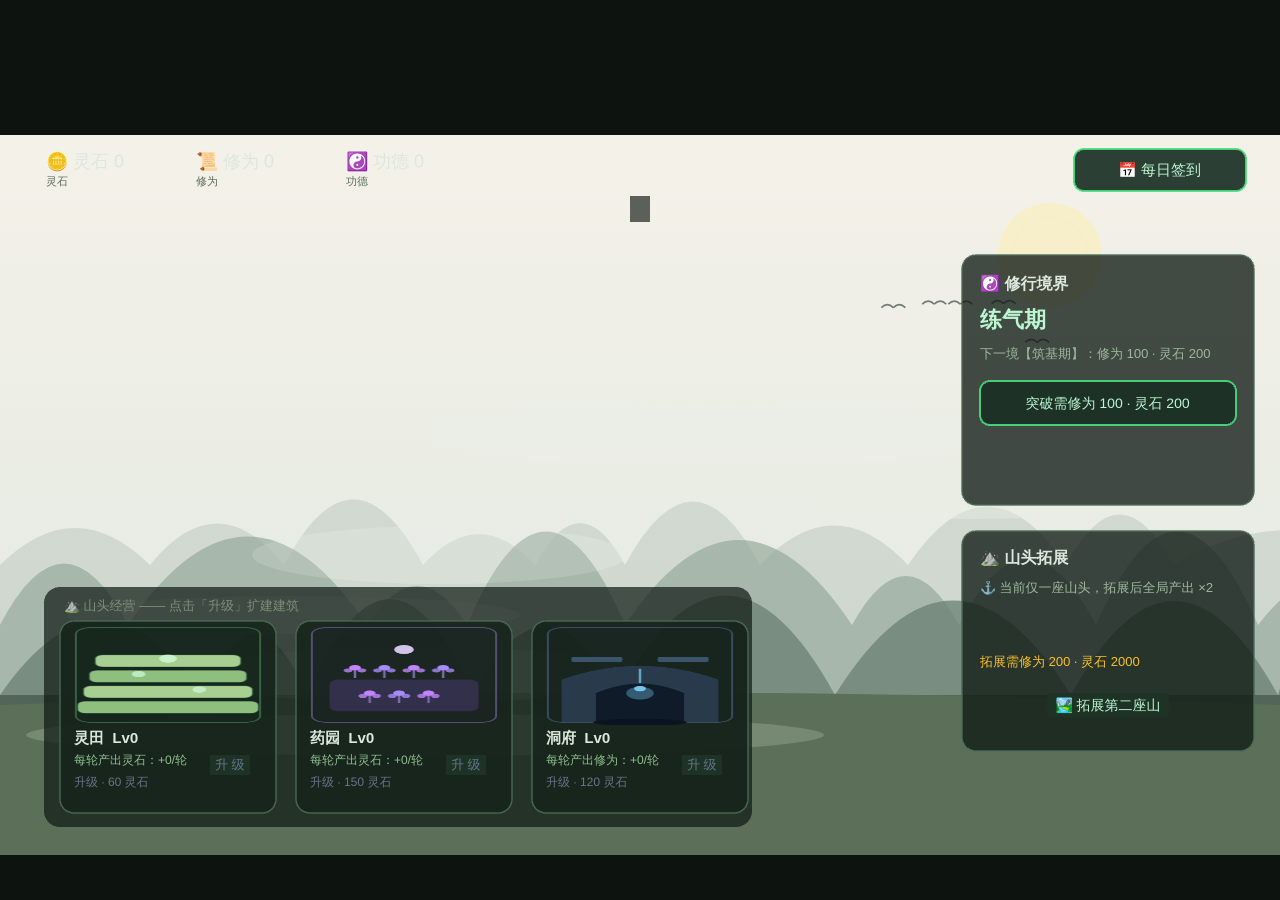
==== games/yunyin-shanzhi/index.html @ 3dfec713 "云隐山志 v0.1.0 修复版：BootScene 注册断链（黑屏根因）+ 随机事件系统补全（spawnEvent/resolveEvent/closeEvent）+ 存档读写 + 升级按钮置灰" ====
<!doctype html>
<html lang="zh-CN">
  <head>
    <meta charset="UTF-8" />
    <meta name="viewport" content="width=device-width, initial-scale=1.0" />
    <title>云隐山志 · 修仙养成</title>
    <style>
      html,
      body {
        margin: 0;
        padding: 0;
        height: 100%;
        background: #0d1410;
        overflow: hidden;
      }
      #game-root {
        width: 100%;
        height: 100%;
        display: flex;
        align-items: center;
        justify-content: center;
      }
      #boot-screen {
        position: fixed;
        inset: 0;
        z-index: 100;
        background: radial-gradient(ellipse at 50% 30%, #17251c 0%, #0a0f0c 60%);
        display: flex;
        flex-direction: column;
        align-items: center;
        justify-content: center;
        gap: 14px;
        transition: opacity 0.45s ease;
      }
      #boot-screen.hide {
        opacity: 0;
        pointer-events: none;
      }
      .boot-title {
        font-family: "Microsoft YaHei", "PingFang SC", sans-serif;
        font-size: 40px;
        color: #dce8dc;
        letter-spacing: 3px;
        text-shadow: 0 0 22px rgba(74, 222, 128, 0.4);
      }
      .boot-sub {
        font-family: "Microsoft YaHei", "PingFang SC", sans-serif;
        color: #5a6e5a;
        letter-spacing: 5px;
        font-size: 12px;
        margin-top: -6px;
      }
      .boot-bar {
        width: 280px;
        height: 6px;
        border-radius: 3px;
        background: #1c2a20;
        overflow: hidden;
        margin-top: 14px;
      }
      .boot-fill {
        height: 100%;
        width: 0%;
        border-radius: 3px;
        background: linear-gradient(90deg, #4ade80, #bbf7d0);
        box-shadow: 0 0 12px rgba(74, 222, 128, 0.7);
        transition: width 0.2s ease;
      }
      .boot-tip {
        font-family: "Microsoft YaHei", "PingFang SC", sans-serif;
        color: #4a5c4a;
        font-size: 12px;
      }
    </style>
    <script type="module" crossorigin src="./assets/index-aSxJr07-.js"></script>
  </head>
  <body>
    <div id="boot-screen">
      <div class="boot-title">⛰️ 云隐山志</div>
      <div class="boot-sub">YUNYIN MOUNTAIN CHRONICLE</div>
      <div class="boot-bar"><div class="boot-fill" id="boot-fill"></div></div>
      <div class="boot-tip">正在入定…</div>
    </div>
    <div id="game-root"></div>
    <script>
      window.updateBootProgress = function (p) {
        var f = document.getElementById("boot-fill");
        if (f) f.style.width = Math.round(p * 100) + "%";
      };
      window.hideBootScreen = function () {
        var s = document.getElementById("boot-screen");
        if (!s) return;
        s.classList.add("hide");
        setTimeout(function () {
          if (s && s.parentNode) s.parentNode.removeChild(s);
        }, 500);
      };
      window.addEventListener("error", function (e) {
        var st =
          e.error && e.error.stack
            ? "\n" + e.error.stack.split("\n").slice(0, 4).join("\n")
            : "";
        var d = document.createElement("div");
        d.style.cssText =
          "position:fixed;bottom:8px;left:8px;z-index:9999;background:#4a1010;color:#fff;font:12px monospace;padding:6px;max-width:100vw;white-space:pre-wrap;border-radius:6px;";
        d.textContent = "⚠ " + e.message + st;
        document.body.appendChild(d);
      });
    </script>
  </body>
</html>
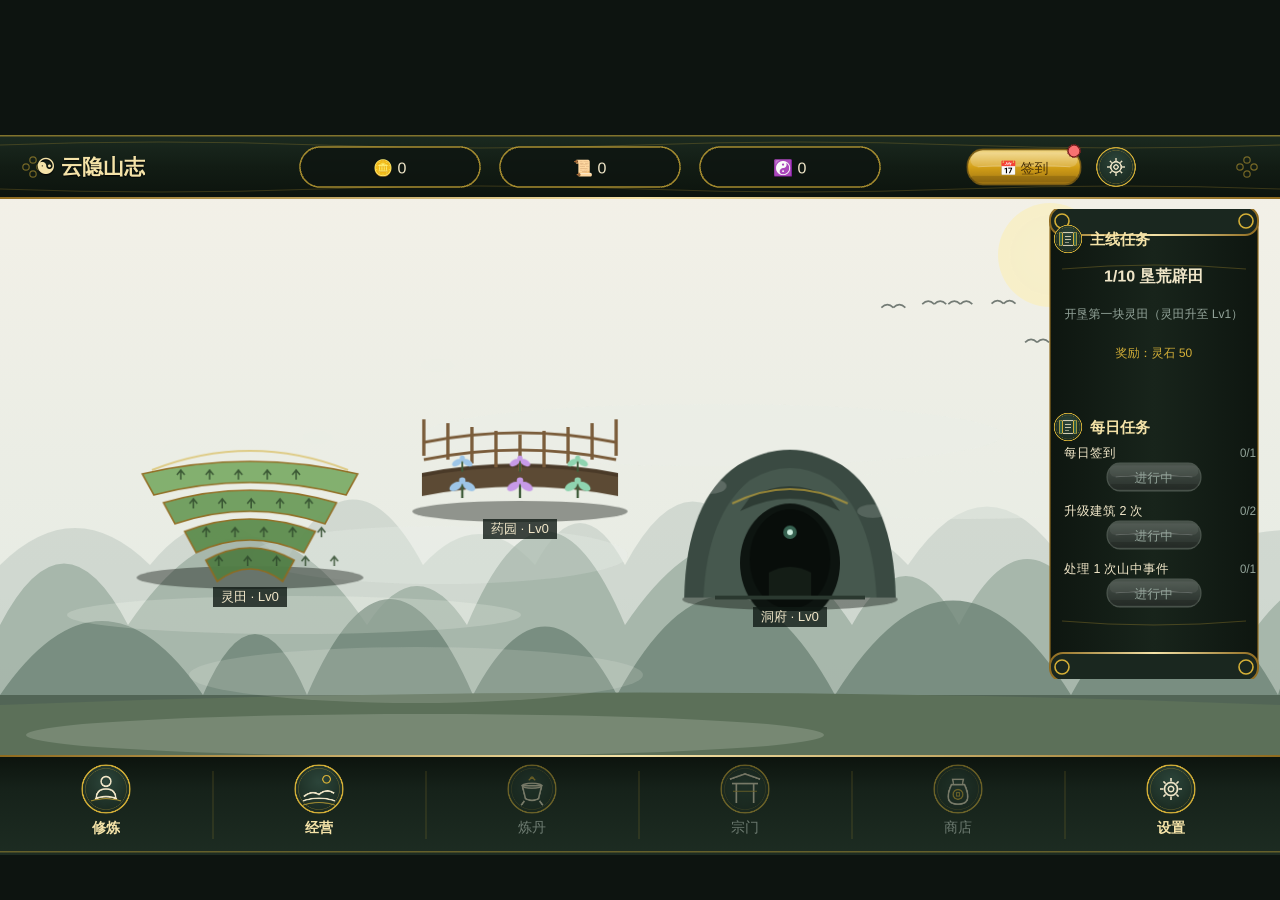
==== commit b62ce645: "云隐山志 v0.2.0 第一批：页游框架改造（顶部资源栏/底部导航/右侧任务栏/场景化建筑）+ 主线每日任务 + 七日签到日历 + 离线收益" ====
--- a/games/yunyin-shanzhi/index.html
+++ b/games/yunyin-shanzhi/index.html
@@ -72,7 +72,7 @@
         font-size: 12px;
       }
     </style>
-    <script type="module" crossorigin src="./assets/index-aSxJr07-.js"></script>
+    <script type="module" crossorigin src="./assets/index-Da1Y9AWo.js"></script>
   </head>
   <body>
     <div id="boot-screen">
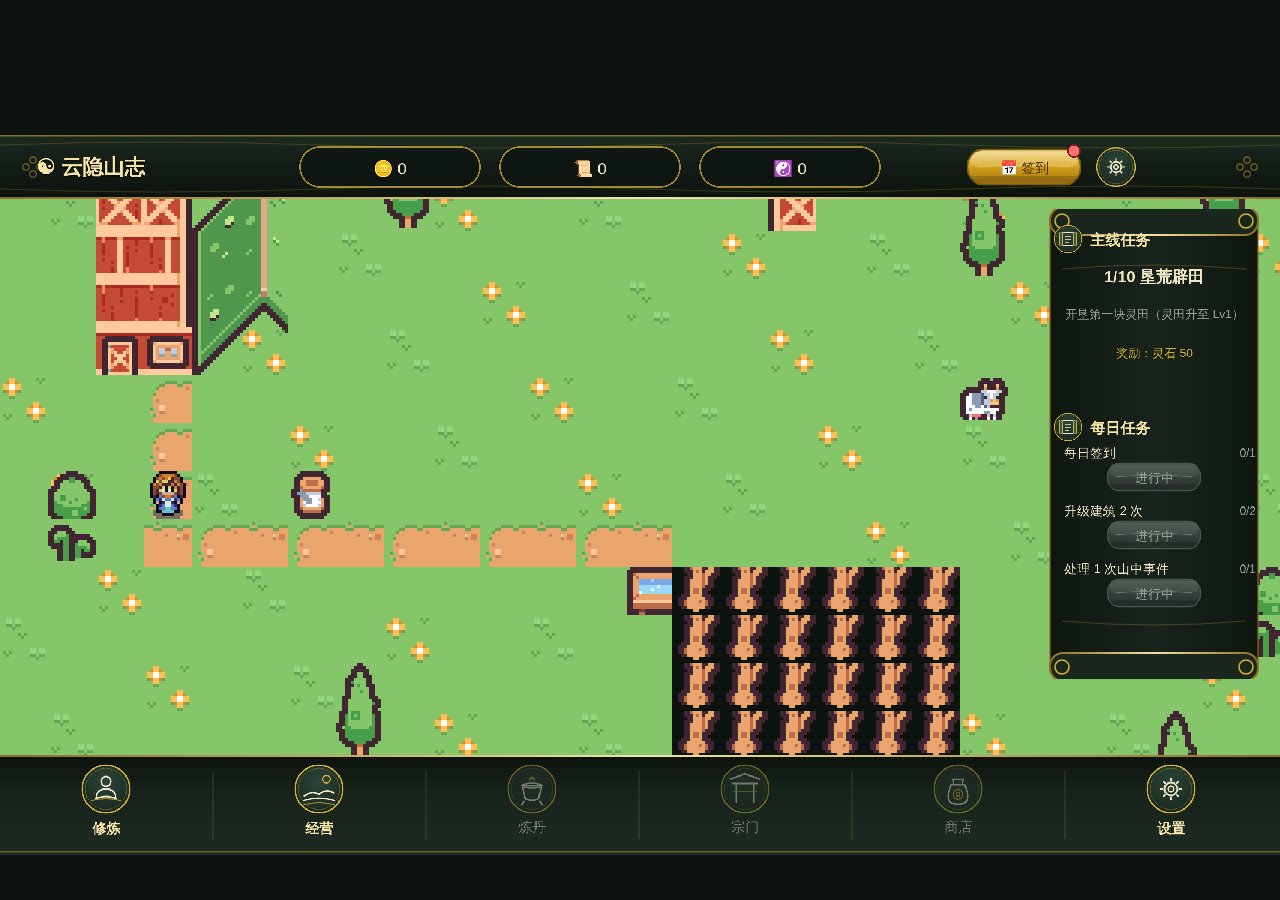
==== commit e0b04336: "云隐山志 v0.3.0 切片：像素田园 RPG 改造（Kenney Tiny Farm/Town + Tiny16 角色）——像素地图+角色走动+种田全流程+离线收益" ====
--- a/games/yunyin-shanzhi/index.html
+++ b/games/yunyin-shanzhi/index.html
@@ -72,7 +72,7 @@
         font-size: 12px;
       }
     </style>
-    <script type="module" crossorigin src="./assets/index-Da1Y9AWo.js"></script>
+    <script type="module" crossorigin src="./assets/index-Dwue1to2.js"></script>
   </head>
   <body>
     <div id="boot-screen">
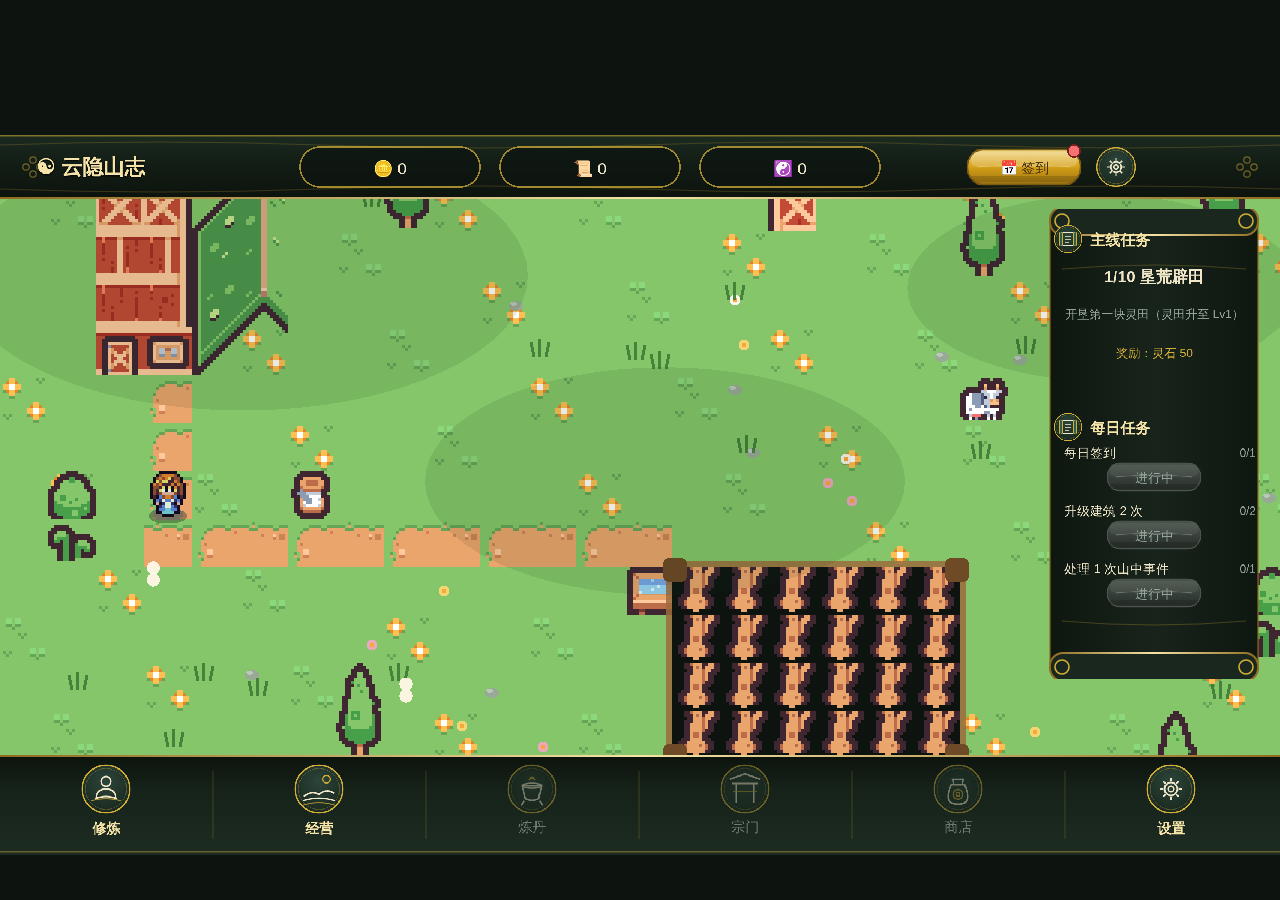
==== commit a61edb16: "云隐山志 v0.3.1 氛围优化：云影漂移/蝴蝶/角色阴影呼吸/农舍炊烟/作物摇摆/成熟闪光/草地装饰撒布/田埂描边" ====
--- a/games/yunyin-shanzhi/index.html
+++ b/games/yunyin-shanzhi/index.html
@@ -72,7 +72,7 @@
         font-size: 12px;
       }
     </style>
-    <script type="module" crossorigin src="./assets/index-Dwue1to2.js"></script>
+    <script type="module" crossorigin src="./assets/index-mE1U1fMu.js"></script>
   </head>
   <body>
     <div id="boot-screen">
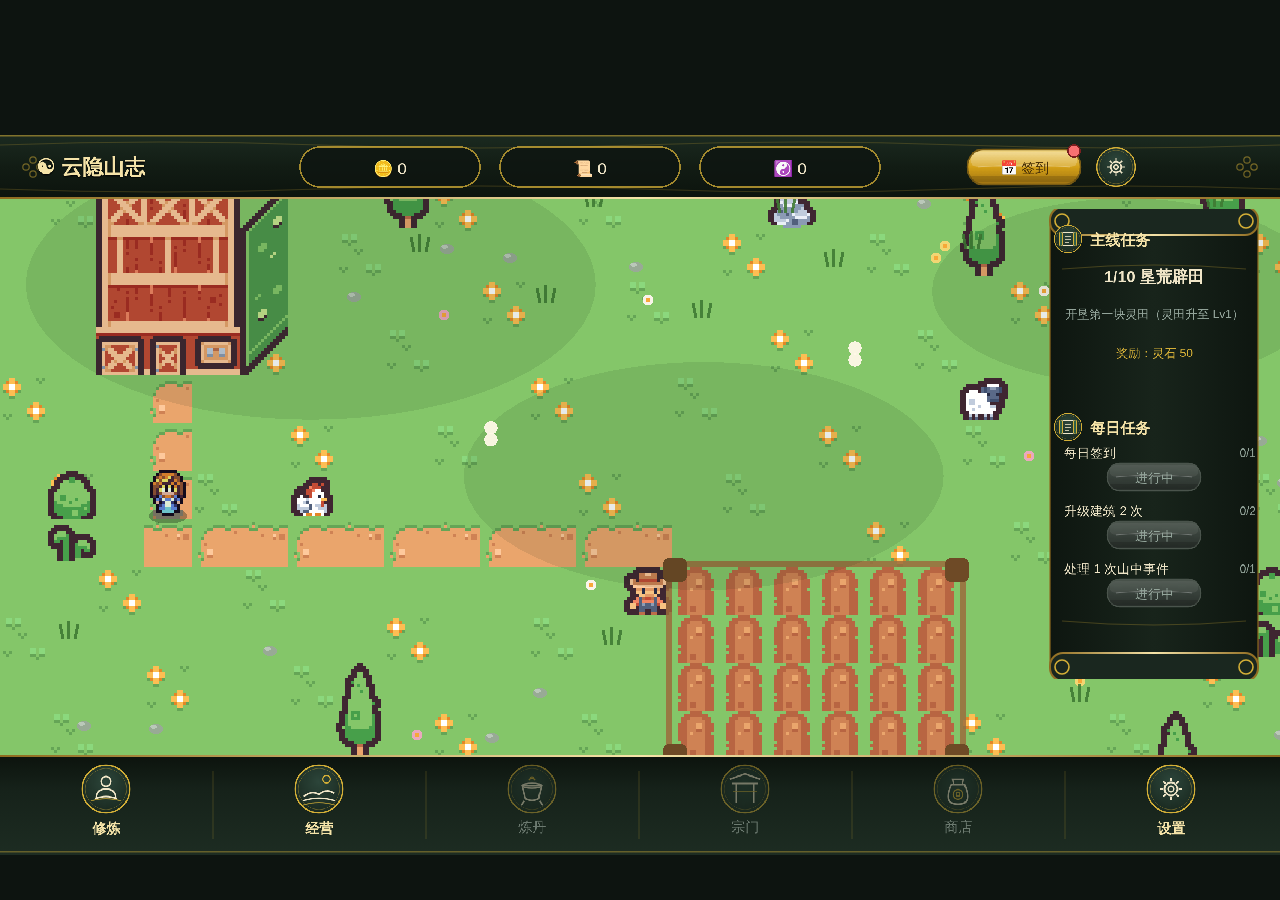
==== commit 70246afa: "云隐山志 v0.3.2 修复：farm 图集 gid 偏移差一导致农舍房顶墙体错位（farmTile 基准修正）" ====
--- a/games/yunyin-shanzhi/index.html
+++ b/games/yunyin-shanzhi/index.html
@@ -72,7 +72,7 @@
         font-size: 12px;
       }
     </style>
-    <script type="module" crossorigin src="./assets/index-mE1U1fMu.js"></script>
+    <script type="module" crossorigin src="./assets/index-BhDNZuzg.js"></script>
   </head>
   <body>
     <div id="boot-screen">
